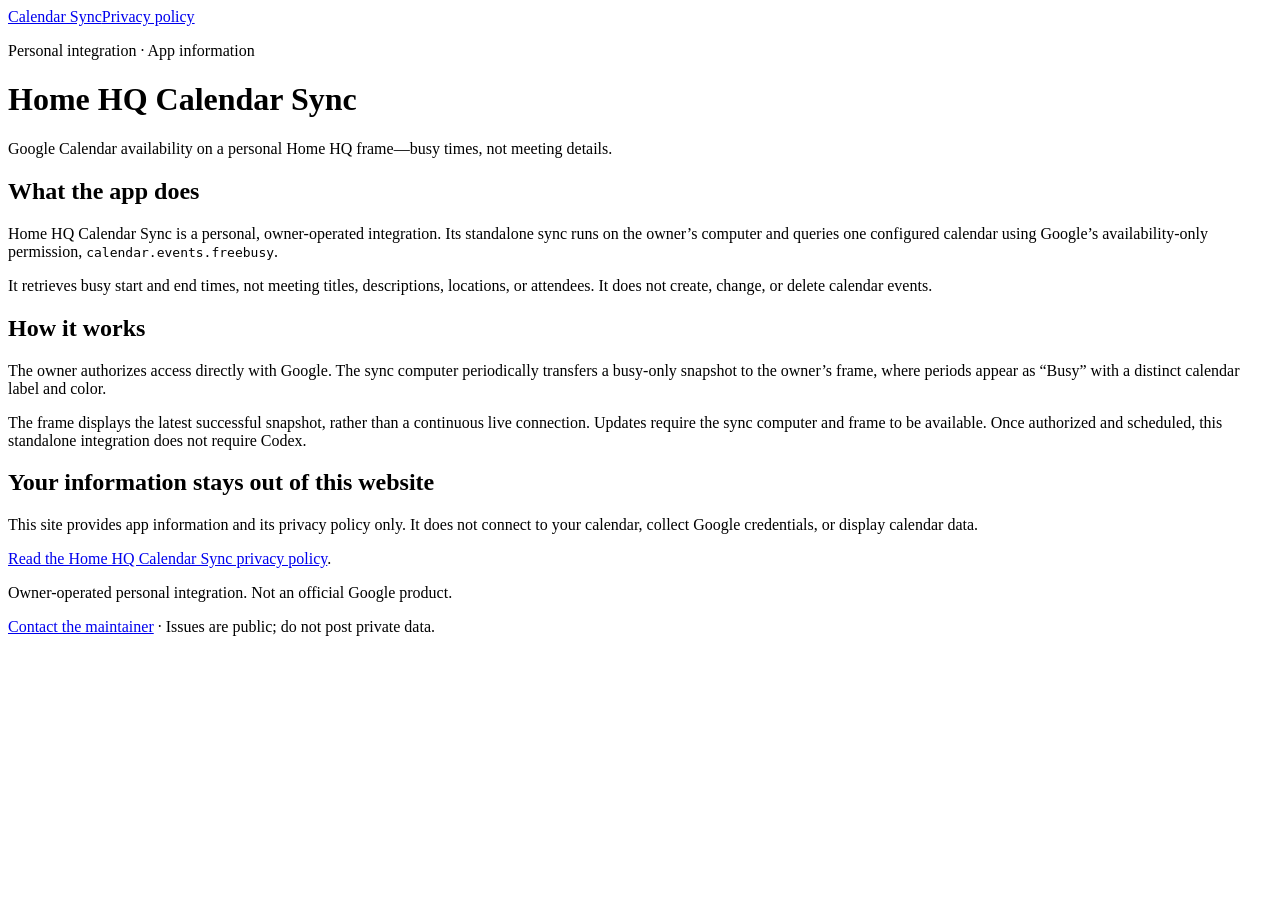
==== index.html @ 009fcb51 "Publish public app documentation: index.html" ====
<!doctype html>
<html lang="en">
<head>
  <meta charset="utf-8">
  <meta name="viewport" content="width=device-width, initial-scale=1">
  <meta name="description" content="App information for the personal Home HQ Calendar Sync integration.">
  <title>Home HQ Calendar Sync</title>
  <link rel="stylesheet" href="styles.css">
</head>
<body>
  <main>
    <nav aria-label="Page navigation"><a href="index.html" aria-current="page">Calendar Sync</a><a href="privacy.html">Privacy policy</a></nav>
    <p class="eyebrow">Personal integration · App information</p>
    <h1>Home HQ Calendar Sync</h1>
    <p class="lead">Google Calendar availability on a personal Home HQ frame—busy times, not meeting details.</p>
    <section>
      <h2>What the app does</h2>
      <p>Home HQ Calendar Sync is a personal, owner-operated integration. Its standalone sync runs on the owner’s computer and queries one configured calendar using Google’s availability-only permission, <code>calendar.events.freebusy</code>.</p>
      <p>It retrieves busy start and end times, not meeting titles, descriptions, locations, or attendees. It does not create, change, or delete calendar events.</p>
    </section>
    <section>
      <h2>How it works</h2>
      <p>The owner authorizes access directly with Google. The sync computer periodically transfers a busy-only snapshot to the owner’s frame, where periods appear as “Busy” with a distinct calendar label and color.</p>
      <p>The frame displays the latest successful snapshot, rather than a continuous live connection. Updates require the sync computer and frame to be available. Once authorized and scheduled, this standalone integration does not require Codex.</p>
    </section>
    <section>
      <h2>Your information stays out of this website</h2>
      <p>This site provides app information and its privacy policy only. It does not connect to your calendar, collect Google credentials, or display calendar data.</p>
      <p><a href="privacy.html">Read the Home HQ Calendar Sync privacy policy</a>.</p>
    </section>
    <footer><p>Owner-operated personal integration. Not an official Google product.</p><p><a href="https://github.com/brymon68/home-hq-calendar-sync/issues">Contact the maintainer</a> · Issues are public; do not post private data.</p></footer>
  </main>
</body>
</html>
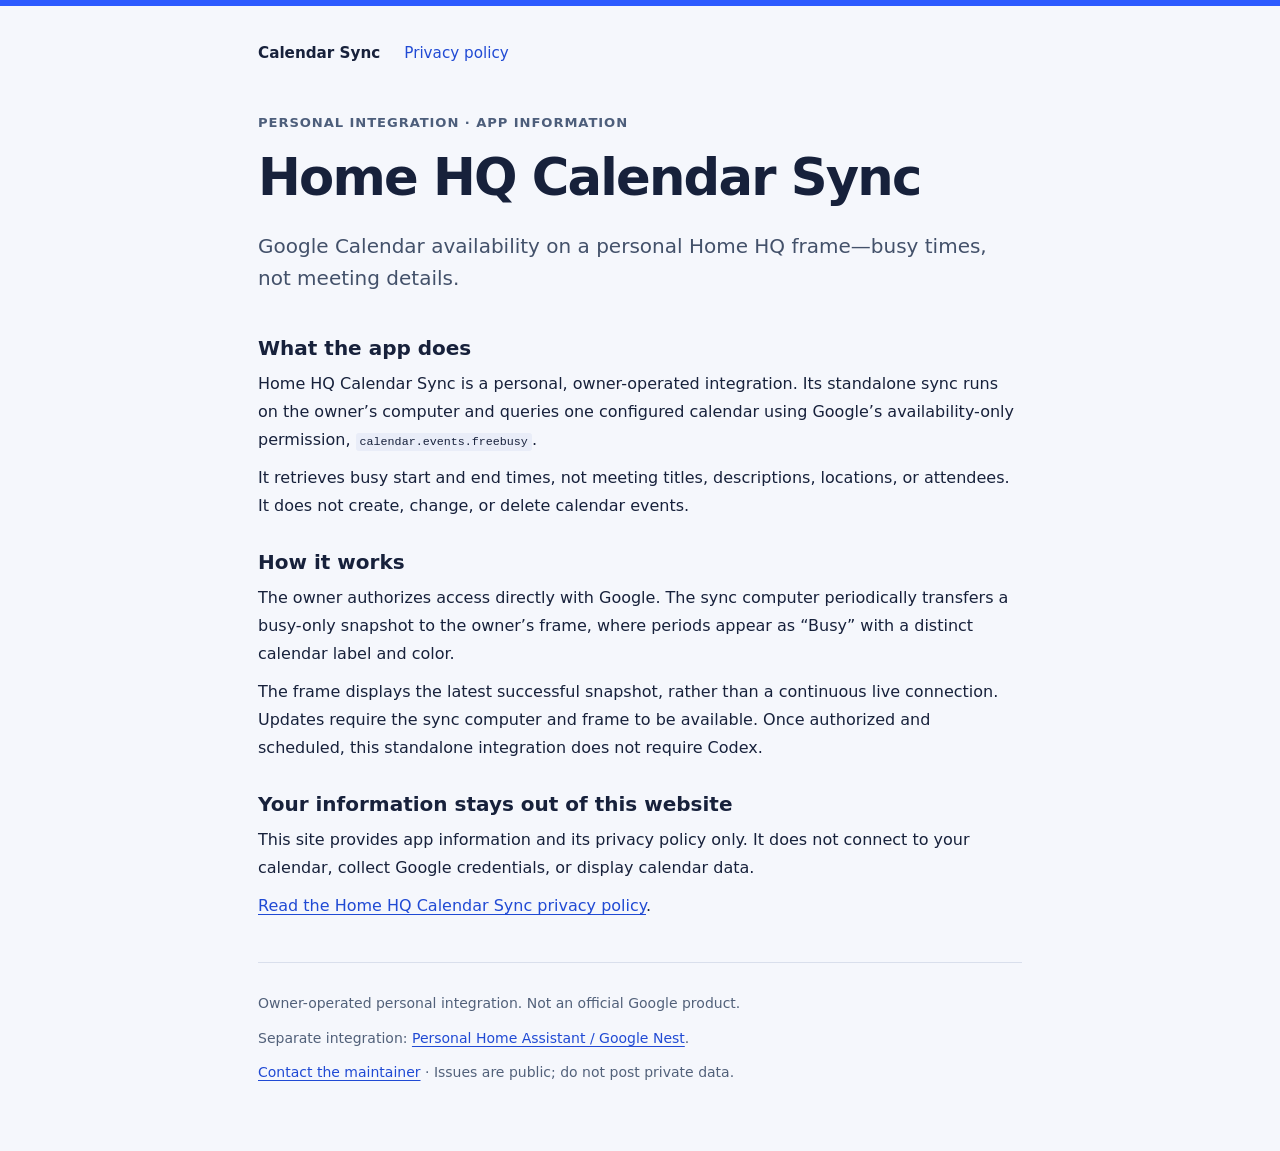
==== commit 95c66c93: "Publish personal Nest integration documentation: index.html" ====
--- a/index.html
+++ b/index.html
@@ -28,7 +28,7 @@
       <p>This site provides app information and its privacy policy only. It does not connect to your calendar, collect Google credentials, or display calendar data.</p>
       <p><a href="privacy.html">Read the Home HQ Calendar Sync privacy policy</a>.</p>
     </section>
-    <footer><p>Owner-operated personal integration. Not an official Google product.</p><p><a href="https://github.com/brymon68/home-hq-calendar-sync/issues">Contact the maintainer</a> · Issues are public; do not post private data.</p></footer>
+    <footer><p>Owner-operated personal integration. Not an official Google product.</p><p>Separate integration: <a href="nest.html">Personal Home Assistant / Google Nest</a>.</p><p><a href="https://github.com/brymon68/home-hq-calendar-sync/issues">Contact the maintainer</a> · Issues are public; do not post private data.</p></footer>
   </main>
 </body>
 </html>
--- a/styles.css
+++ b/styles.css
@@ -0,0 +1,18 @@
+:root { color-scheme: light; font-family: system-ui, -apple-system, BlinkMacSystemFont, "Segoe UI", sans-serif; color: #17213b; background: #f5f7fc; }
+* { box-sizing: border-box; }
+body { margin: 0; border-top: 6px solid #2d5bff; }
+main { max-width: 820px; margin: 0 auto; padding: 38px 28px 56px; }
+nav { display: flex; flex-wrap: wrap; gap: 12px 24px; padding-bottom: 40px; font-size: 0.95rem; }
+nav a { text-decoration: none; }
+nav a[aria-current] { color: #17213b; font-weight: 700; }
+.eyebrow { color: #4d5e7b; font-size: 0.82rem; font-weight: 650; letter-spacing: 0.07em; text-transform: uppercase; }
+h1 { font-size: clamp(2.1rem, 6vw, 3.2rem); line-height: 1.12; letter-spacing: -0.035em; margin: 14px 0 24px; }
+.lead { color: #43516a; font-size: 1.25rem; line-height: 1.6; margin-bottom: 42px; }
+section { margin: 30px 0; }
+h2 { font-size: 1.25rem; margin-bottom: 10px; }
+p { line-height: 1.75; margin: 10px 0; }
+a { color: #204ad4; text-underline-offset: 3px; }
+a:focus-visible { outline: 3px solid #a8baff; outline-offset: 4px; }
+code { overflow-wrap: anywhere; font-size: 0.9em; background: #e9edf8; padding: 2px 4px; border-radius: 3px; }
+footer { border-top: 1px solid #d9dfec; padding-top: 18px; margin-top: 42px; color: #52617a; font-size: 0.875rem; }
+@media (max-width: 480px) { main { padding: 28px 20px 42px; } nav { padding-bottom: 28px; } }
